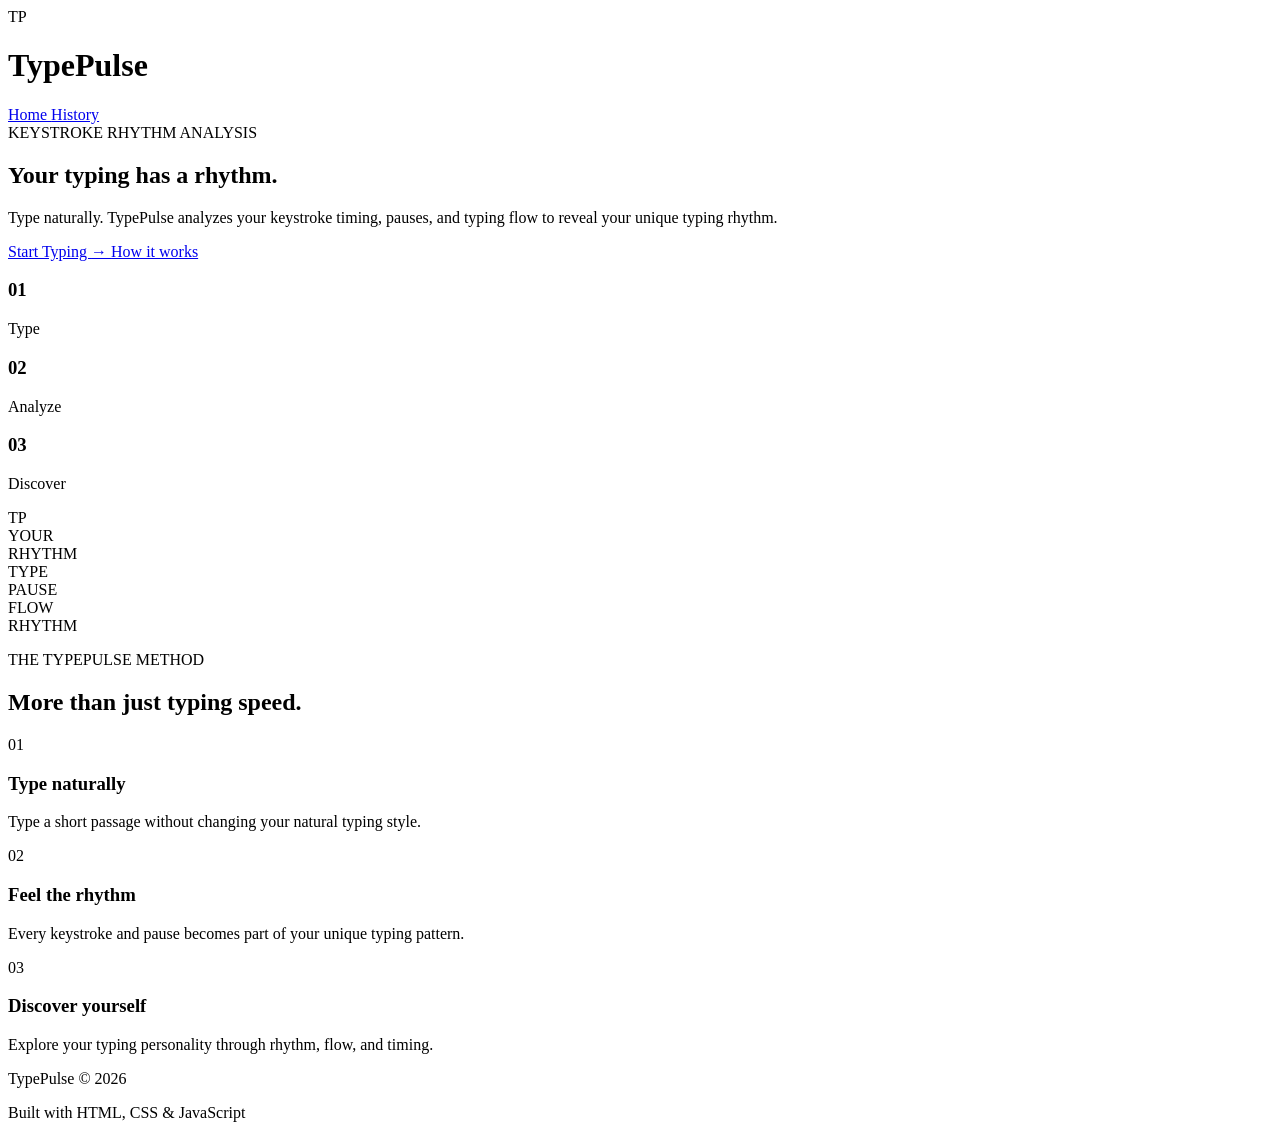
==== TypePulse/index.html @ 6a731077 "done the project with all the functionalities" ====
<!DOCTYPE html>
<html lang="en">
<head>
    <meta charset="UTF-8">
    <meta name="viewport" content="width=device-width, initial-scale=1.0">
    <title>TypePulse | Discover Your Typing Rhythm</title>
    <link rel="stylesheet" href="../css/style.css">
    <link rel="stylesheet" href="../css/home.css">
    <link rel="icon" type="image/png" href="favicon.ico">
</head>
<body>

 <!-- NAVBAR -->
<header class="navbar">

    <div class="logo-area">
            <div class="logo-icon">TP</div>
            <h1 class="logo-text">
                Type<span>Pulse</span>
            </h1>
    </div>

    <nav class="nav-links">
            <a href="index.html" class="active"> Home </a>
            <a href="history.html"> History </a>
    </nav>

</header>

<!-- HERO SECTION -->
<main class="hero-section">

     <!-- HERO CONTENT -->
    <div class="hero-content">

        <div class="status-badge">
                <span class="status-dot"></span>
                KEYSTROKE RHYTHM ANALYSIS
        </div>

        <h2 class="hero-title">
                Your typing has
                <span>  a rhythm. </span>
        </h2>

        <p class="hero-description">
                Type naturally. TypePulse analyzes your keystroke timing,
                pauses, and typing flow to reveal your unique typing rhythm.
        </p>

        <div class="hero-buttons">
                <a href="arena.html" class="primary-btn">
                    Start Typing <span> →  </span>
                </a>
                <a href="#how-it-works" class="secondary-btn">
                     How it works
                </a>
        </div>

        <div class="hero-stats">
                <div class="stat-item">
                    <h3>01</h3>
                    <p> Type </p>
                </div>
                <div class="stat-line"></div>

                <div class="stat-item">
                    <h3> 02 </h3>
                    <p> Analyze </p>
                </div>
                <div class="stat-line"></div>

                <div class="stat-item">
                    <h3> 03 </h3>
                    <p> Discover </p>
                </div>
        </div>
    </div>

    <!--RHYTHM CORE VISUAL -->
    <div class="rhythm-visual">

    <div class="rhythm-orbit orbit-one">
        <span class="orbit-dot"></span>
    </div>

    <div class="rhythm-orbit orbit-two">
        <span class="orbit-dot"></span>
    </div>

    <div class="rhythm-orbit orbit-three">
        <span class="orbit-dot"></span>
    </div>

    <div class="rhythm-core">

        <div class="core-inner">
            <span>TP</span>
        </div>

        <div class="core-text">
            YOUR<br>
            RHYTHM
        </div>

    </div>

    <div class="rhythm-word word-one">
        TYPE
    </div>

    <div class="rhythm-word word-two">
        PAUSE
    </div>

    <div class="rhythm-word word-three">
        FLOW
    </div>

    <div class="rhythm-word word-four">
        RHYTHM
    </div>
    </div>

</main>

 <!-- HOW IT WORKS -->
<section class="how-section" id="how-it-works">

    <div class="section-heading">
        <p class="section-label">
            THE TYPEPULSE METHOD
        </p>
        <h2>More than just
            <span>typing speed.</span>
        </h2>
    </div>

    <div class="method-grid">

        <div class="method-card">
            <div class="method-number">
                01
            </div>
            <h3> Type naturally </h3>

            <p>
            Type a short passage without changing your natural typing style.
            </p>
        </div>

        <div class="method-card">
            <div class="method-number">
                02
            </div>
            <h3> Feel the rhythm </h3>
            <p>
             Every keystroke and pause becomes part of your unique typing pattern.
            </p>
        </div>

        <div class="method-card">
            <div class="method-number">
                03
            </div>
            <h3>
                Discover yourself
            </h3>
            <p>
                Explore your typing personality through rhythm, flow, and timing.
            </p>
        </div>

    </div>

</section>

<!-- FOOTER -->
<footer class="footer">
    <p> TypePulse © 2026 </p>
    <p> Built with HTML, CSS & JavaScript </p>
</footer>

</body>
</html>
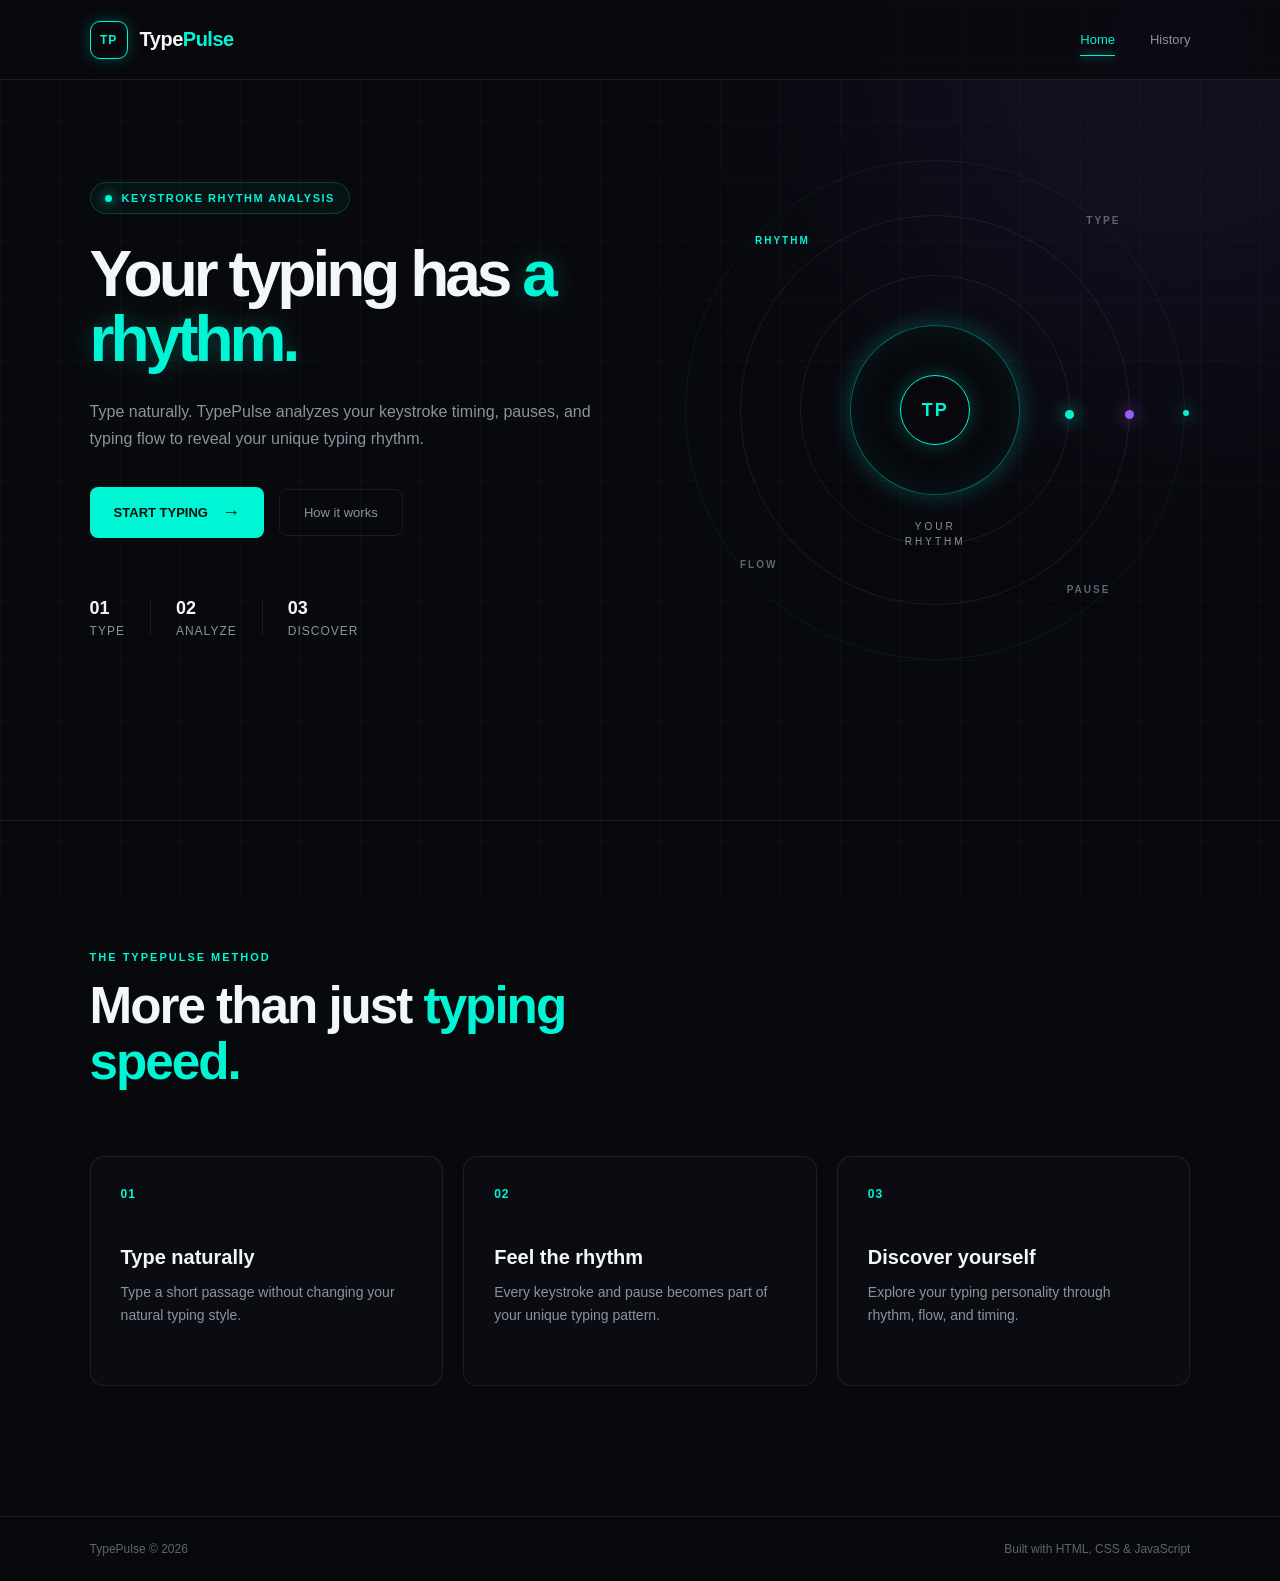
==== commit 03c25c61: "Update stylesheet and link paths in index.html" ====
--- a/TypePulse/index.html
+++ b/TypePulse/index.html
@@ -4,8 +4,8 @@
     <meta charset="UTF-8">
     <meta name="viewport" content="width=device-width, initial-scale=1.0">
     <title>TypePulse | Discover Your Typing Rhythm</title>
-    <link rel="stylesheet" href="../css/style.css">
-    <link rel="stylesheet" href="../css/home.css">
+    <link rel="stylesheet" href="css/style.css">
+    <link rel="stylesheet" href="css/home.css">
     <link rel="icon" type="image/png" href="favicon.ico">
 </head>
 <body>
@@ -22,7 +22,7 @@
 
     <nav class="nav-links">
             <a href="index.html" class="active"> Home </a>
-            <a href="history.html"> History </a>
+            <a href="views/history.html"> History </a>
     </nav>
 
 </header>
@@ -49,7 +49,7 @@
         </p>
 
         <div class="hero-buttons">
-                <a href="arena.html" class="primary-btn">
+                <a href="views/arena.html" class="primary-btn">
                     Start Typing <span> →  </span>
                 </a>
                 <a href="#how-it-works" class="secondary-btn">
@@ -182,4 +182,4 @@
 </footer>
 
 </body>
-</html>+</html>
--- a/TypePulse/css/style.css
+++ b/TypePulse/css/style.css
@@ -0,0 +1,262 @@
+/* TYPEPULSE - GLOBAL STYLE */
+
+/* CSS VARIABLES */
+:root {
+    --bg-main: #08090D;
+    --bg-secondary: #0D0F15;
+    --bg-card: #11131A;
+    --bg-card-light: #161923;
+
+    --primary: #00F5D4;
+    --secondary: #9B5CFF;
+
+    --text-main: #F4F7FA;
+    --text-muted: #8B929F;
+    --text-dark: #5F6570;
+
+    --border: rgba(255, 255, 255, 0.08);
+
+    --glow-primary: rgba(0, 245, 212, 0.25);
+    --glow-secondary: rgba(155, 92, 255, 0.25);
+
+    --transition: 0.3s ease;
+}
+
+/* RESET */
+* {
+    margin: 0;
+    padding: 0;
+    box-sizing: border-box;
+}
+
+/* HTML & BODY */
+html{
+    scroll-behavior: smooth;
+}
+body{
+    min-height: 100vh;
+    background: var(--bg-main);
+    color: var(--text-main);
+    font-family: Arial, Helvetica, sans-serif;
+    overflow-x: hidden;
+}
+
+/* FUTURISTIC BACKGROUND GRID */
+body::before {
+    content: "";
+    position: fixed;
+    inset: 0;
+    width: 100%;
+    height: 100%;
+    background-image:linear-gradient(rgba(255, 255, 255, 0.025) 1px,transparent 1px),linear-gradient(90deg,rgba(255, 255, 255, 0.025) 1px,transparent 1px);
+    background-size: 60px 60px;
+    pointer-events: none;
+    z-index: -2;
+}
+
+/* BACKGROUND GLOW */
+body::after {
+    content: "";
+    position: fixed;
+    top: -250px;
+    right: -200px;
+    width: 600px;
+    height: 600px;
+    background: var(--glow-secondary);
+    filter: blur(150px);
+    border-radius: 50%;
+    opacity: 0.45;
+    pointer-events: none;
+    z-index: -1;
+}
+
+/* COMMON ELEMENTS */
+a {
+    color: inherit;
+    text-decoration: none;
+}
+button {
+    font-family: inherit;
+    cursor: pointer;
+}
+span {
+    color: inherit;
+}
+
+/* NAVBAR */
+.navbar {
+    position: fixed;
+    top: 0;
+    left: 0;
+    z-index: 1000;
+    width: 100%;
+    height: 80px;
+    padding: 0 7%;
+    display: flex;
+    align-items: center;
+    justify-content: space-between;
+    border-bottom: 1px solid var(--border);
+    background: rgba(8, 9, 13, 0.75);
+}
+
+ /* LOGO */
+.logo-area {
+    display: flex;
+    align-items: center;
+    gap: 12px;
+}
+.logo-icon {
+    width: 38px;
+    height: 38px;
+    display: flex;
+    align-items: center;
+    justify-content: center;
+    border: 1px solid var(--primary);
+    border-radius: 10px;
+    color: var(--primary);
+    font-size: 12px;
+    font-weight: bold;
+    letter-spacing: 1px;
+    box-shadow:0 0 15px var(--glow-primary),inset 0 0 10px rgba(0, 245, 212, 0.08);
+}
+.logo-text {
+    font-size: 20px;
+    font-weight: 700;
+    letter-spacing: -0.5px;
+}
+.logo-text span {
+    color: var(--primary);
+}
+
+/* NAVIGATION */
+.nav-links {
+    display: flex;
+    align-items: center;
+    gap: 35px;
+}
+.nav-links a {
+    position: relative;
+    color: var(--text-muted);
+    font-size: 13px;
+    transition: var(--transition);
+}
+.nav-links a:hover {
+    color: var(--text-main);
+}
+.nav-links a.active {
+    color: var(--primary);
+}
+.nav-links a.active::after {
+    content: "";
+    position: absolute;
+    left: 0;
+    bottom: -9px;
+    width: 100%;
+    height: 1px;
+    background: var(--primary);
+    box-shadow: 0 0 8px var(--primary);
+}
+
+/* NAVIGATION */
+.primary-btn {
+    display: inline-flex;
+    align-items: center;
+    justify-content: center;
+    gap: 14px;
+    padding: 15px 24px;
+    border-radius: 8px;
+    background: var(--primary);
+    color: #06110F;
+    font-size: 13px;
+    font-weight: bold;
+    text-transform: uppercase;
+    transition: var(--transition);
+}
+.primary-btn:hover {
+    transform: translateY(-3px);
+    box-shadow:0 0 25px var(--glow-primary),0 8px 25px rgba(0, 0, 0, 0.3);
+}
+.primary-btn span {
+    font-size: 18px;
+}
+.secondary-btn {
+    display: inline-flex;
+    align-items: center;
+    justify-content: center;
+    padding: 15px 24px;
+    border: 1px solid var(--border);
+    border-radius: 8px;
+    background: transparent;
+    color: var(--text-muted);
+    font-size: 13px;
+    transition: var(--transition);
+}
+.secondary-btn:hover {
+    color: var(--text-main);
+    border-color: var(--primary);
+    background: rgba(0, 245, 212, 0.04);
+}
+
+/* SECTION COMMON STYLES */
+section {
+    position: relative;
+    padding: 100px 7%;
+}
+.section-label {
+    margin-bottom: 15px;
+    color: var(--primary);
+    font-size: 11px;
+    font-weight: bold;
+    letter-spacing: 2px;
+}
+.section-heading h2 {
+    max-width: 600px;
+    font-size: clamp(32px, 4vw, 52px);
+    line-height: 1.1;
+    letter-spacing: -2px;
+}
+.section-heading h2 span {
+    color: var(--primary);
+}
+
+ /* CUSTOM SCROLLBAR */
+::-webkit-scrollbar {
+    width: 7px;
+}
+::-webkit-scrollbar-track {
+    background: var(--bg-main);
+}
+::-webkit-scrollbar-thumb {
+    background: var(--bg-card-light);
+    border-radius: 10px;
+}
+::-webkit-scrollbar-thumb:hover {
+    background: var(--primary);
+}
+
+/* TEXT SELECTION */
+::selection {
+    color: #06110F;
+    background: var(--primary);
+}
+
+ /* RESPONSIVE NAVBAR */
+@media (max-width: 600px) {
+    .navbar {
+        height: 70px;
+        padding: 0 5%;
+    }
+    .logo-text {
+        font-size: 17px;
+    }
+    .logo-icon {
+        width: 34px;
+        height: 34px;
+    }
+    .nav-links {
+        gap: 18px;
+    }
+    .nav-links a {
+        font-size: 12px;
+    }
+}
--- a/TypePulse/css/home.css
+++ b/TypePulse/css/home.css
@@ -0,0 +1,396 @@
+ /* TYPEPULSE LANDING PAGE */
+
+ /* HERO SECTION */
+.hero-section {
+    min-height: calc(100vh - 80px);
+    padding: 80px 7%;
+    display: grid;
+    grid-template-columns: 1fr 1fr;
+    align-items: center;
+    gap: 80px;
+}
+/* HERO CONTENT */
+.hero-content {
+    max-width: 650px;
+}
+.status-badge {
+    display: inline-flex;
+    align-items: center;
+    gap: 10px;
+    margin-bottom: 28px;
+    padding: 9px 14px;
+    border: 1px solid rgba(0, 245, 212, 0.2);
+    border-radius: 50px;
+    color: var(--primary);
+    background: rgba(0, 245, 212, 0.04);
+    font-size: 11px;
+    font-weight: bold;
+    letter-spacing: 1.5px;
+}
+.status-dot {
+    width: 7px;
+    height: 7px;
+    border-radius: 50%;
+    background: var(--primary);
+    box-shadow: 0 0 12px var(--primary);
+    animation: pulseDot 1.5s infinite;
+}
+
+@keyframes pulseDot {
+    0%,100% {
+        opacity: 1;
+        transform: scale(1);
+    }
+    50% {
+        opacity: 0.4;
+        transform: scale(0.7);
+    }
+}
+
+ /* HERO TITLE */
+.hero-title {
+    max-width: 650px;
+    margin-bottom: 25px;
+    font-size: clamp(48px, 5vw, 78px);
+    line-height: 1.02;
+    letter-spacing: -4px;
+    font-weight: 700;
+}
+.hero-title span {
+    color: var(--primary);
+    text-shadow: 0 0 25px var(--glow-primary);
+}
+
+/* HERO DESCRIPTION */
+.hero-description {
+    max-width: 520px;
+    margin-bottom: 35px;
+    color: var(--text-muted);
+    font-size: 16px;
+    line-height: 1.7;
+}
+
+/* HERO BUTTONS */
+.hero-buttons {
+    display: flex;
+    align-items: center;
+    gap: 15px;
+    margin-bottom: 60px;
+}
+
+/* HERO STATS */
+.hero-stats {
+    display: flex;
+    align-items: center;
+    gap: 25px;
+}
+.stat-item {
+    display: flex;
+    flex-direction: column;
+    gap: 5px;
+}
+.stat-item h3 {
+    color: var(--text-main);
+    font-size: 18px;
+    font-weight: 600;
+}
+.stat-item p {
+    color: var(--text-muted);
+    font-size: 12px;
+    text-transform: uppercase;
+    letter-spacing: 1px;
+}
+.stat-line {
+    width: 1px;
+    height: 35px;
+    background: var(--border);
+}
+
+ /* RHYTHM VISUAL */
+.rhythm-visual {
+    width: 100%;
+    height: 520px;
+    display: flex;
+    align-items: center;
+    justify-content: center;
+    position: relative;
+}
+
+/* CENTRAL CORE */
+.rhythm-core {
+    width: 170px;
+    height: 170px;
+    display: flex;
+    align-items: center;
+    justify-content: center;
+    position: relative;
+    z-index: 5;
+    border: 1px solid rgba(0, 245, 212, 0.4);
+    border-radius: 50%;
+    background: rgba(8, 9, 13, 0.9);
+    box-shadow:0 0 25px rgba(0, 245, 212, 0.25),
+    inset 0 0 35px rgba(0, 245, 212, 0.08);
+    animation: corePulse 3s ease-in-out infinite;
+}
+
+@keyframes corePulse {
+    0%,100% {
+        transform: scale(1);
+        box-shadow:0 0 25px rgba(0, 245, 212, 0.25), 
+        inset 0 0 35px rgba(0, 245, 212, 0.08);
+    }
+    50% {
+        transform: scale(1.08);
+        box-shadow:0 0 55px rgba(0, 245, 212, 0.45),
+        inset 0 0 45px rgba(0, 245, 212, 0.15);
+    }
+}
+
+.core-inner {
+    width: 70px;
+    height: 70px;
+    display: flex;
+    align-items: center;
+    justify-content: center;
+    border: 1px solid var(--primary);
+    border-radius: 50%;
+    color: var(--primary);
+    font-size: 18px;
+    font-weight: bold;
+    letter-spacing: 2px;
+    box-shadow: 0 0 20px var(--glow-primary);
+}
+.core-text {
+    position: absolute;
+    bottom: -55px;
+    color: var(--text-muted);
+    font-size: 10px;
+    line-height: 1.5;
+    text-align: center;
+    letter-spacing: 3px;
+}
+
+ /* ORBITS */
+.rhythm-orbit {
+    position: absolute;
+    border: 1px solid rgba(255, 255, 255, 0.08);
+    border-radius: 50%;
+}
+.orbit-one {
+    width: 270px;
+    height: 270px;
+    animation: rotateOrbit 14s linear infinite;
+}
+.orbit-two {
+    width: 390px;
+    height: 390px;
+    animation: rotateOrbitReverse 20s linear infinite;
+}
+.orbit-three {
+    width: 500px;
+    height: 500px;
+    border-color: rgba(0, 245, 212, 0.08);
+    animation: rotateOrbit 28s linear infinite;
+}
+@keyframes rotateOrbit {
+    from {
+        transform: rotate(0deg);
+    }
+    to {
+        transform: rotate(360deg);
+    }
+}
+@keyframes rotateOrbitReverse {
+    from {
+        transform: rotate(360deg);
+    }
+    to {
+        transform: rotate(0deg);
+    }
+}
+
+/* ORBIT DOT */
+.orbit-dot {
+    width: 9px;
+    height: 9px;
+    position: absolute;
+    top: 50%;
+    right: -5px;
+    border-radius: 50%;
+    background: var(--primary);
+    box-shadow: 0 0 18px var(--primary);
+}
+.orbit-two .orbit-dot {
+    background: var(--secondary);
+    box-shadow: 0 0 18px var(--secondary);
+}
+
+.orbit-three .orbit-dot {
+    width: 6px;
+    height: 6px;
+    background: var(--primary);
+}
+
+/* RHYTHM WORDS */
+.rhythm-word {
+    position: absolute;
+    color: var(--text-dark);
+    font-size: 10px;
+    font-weight: bold;
+    letter-spacing: 2px;
+    animation: wordFade 8s ease-in-out infinite;
+}
+.word-one {
+    top: 65px;
+    right: 70px;
+    animation-delay: 0s;
+}
+.word-two {
+    bottom: 75px;
+    right: 80px;
+    animation-delay: 2s;
+}
+.word-three {
+    bottom: 100px;
+    left: 60px;
+    animation-delay: 4s;
+}
+.word-four {
+    top: 85px;
+    left: 75px;
+    color: var(--primary);
+    animation-delay: 6s;
+}
+
+@keyframes wordFade {
+    0%,100% {
+        opacity: 0.2;
+        transform: translateY(0);
+    }
+    50% {
+        opacity: 1;
+        transform: translateY(-5px);
+    }
+}
+
+ /* HOW SECTION */
+.how-section {
+    min-height: 600px;
+    padding-top: 130px;
+    padding-bottom: 130px;
+    border-top: 1px solid var(--border);
+}
+.section-heading {
+    margin-bottom: 65px;
+}
+.method-grid {
+    display: grid;
+    grid-template-columns: repeat(3, 1fr);
+    gap: 20px;
+}
+.method-card {
+    min-height: 230px;
+    padding: 30px;
+    border: 1px solid var(--border);
+    border-radius: 14px;
+    background: rgba(17, 19, 26, 0.45);
+    transition: var(--transition);
+}
+.method-card:hover {
+    transform: translateY(-8px);
+    border-color: rgba(0, 245, 212, 0.3);
+    background: rgba(0, 245, 212, 0.03);
+}
+.method-number {
+    margin-bottom: 45px;
+    color: var(--primary);
+    font-size: 12px;
+    font-weight: bold;
+    letter-spacing: 1px;
+}
+.method-card h3 {
+    margin-bottom: 12px;
+    color: var(--text-main);
+    font-size: 20px;
+}
+.method-card p {
+    color: var(--text-muted);
+    font-size: 14px;
+    line-height: 1.7;
+}
+
+ /* FOOTER */
+.footer {
+    padding: 25px 7%;
+    display: flex;
+    align-items: center;
+    justify-content: space-between;
+    border-top: 1px solid var(--border);
+    color: var(--text-dark);
+    font-size: 12px;
+}
+
+ /* RESPONSIVE */
+@media (max-width: 1000px) {
+    .hero-section {
+        grid-template-columns: 1fr;
+        padding-top: 70px;
+        text-align: center;
+    }
+    .hero-content {
+        max-width: 700px;
+        margin: 0 auto;
+    }
+    .hero-description {
+        margin-left: auto;
+        margin-right: auto;
+    }
+    .hero-buttons {
+        justify-content: center;
+    }
+    .hero-stats {
+        justify-content: center;
+    }
+    .rhythm-visual {
+        height: 480px;
+    }
+    .method-grid {
+        grid-template-columns: 1fr;
+    }
+}
+
+@media (max-width: 600px) {
+    .hero-section {
+        padding: 55px 5%;
+    }
+    .hero-title {
+        font-size: 45px;
+        letter-spacing: -2px;
+    }
+    .hero-description {
+        font-size: 14px;
+    }
+    .hero-buttons {
+        flex-direction: column;
+        align-items: stretch;
+    }
+    .hero-stats {
+        gap: 15px;
+    }
+    .rhythm-visual {
+        height: 380px;
+        transform: scale(0.65);
+    }
+    .how-section {
+        padding-top: 80px;
+        padding-bottom: 80px;
+    }
+    .section-heading h2 {
+        font-size: 40px;
+    }
+    .footer {
+        flex-direction: column;
+        gap: 10px;
+        text-align: center;
+    }
+}
